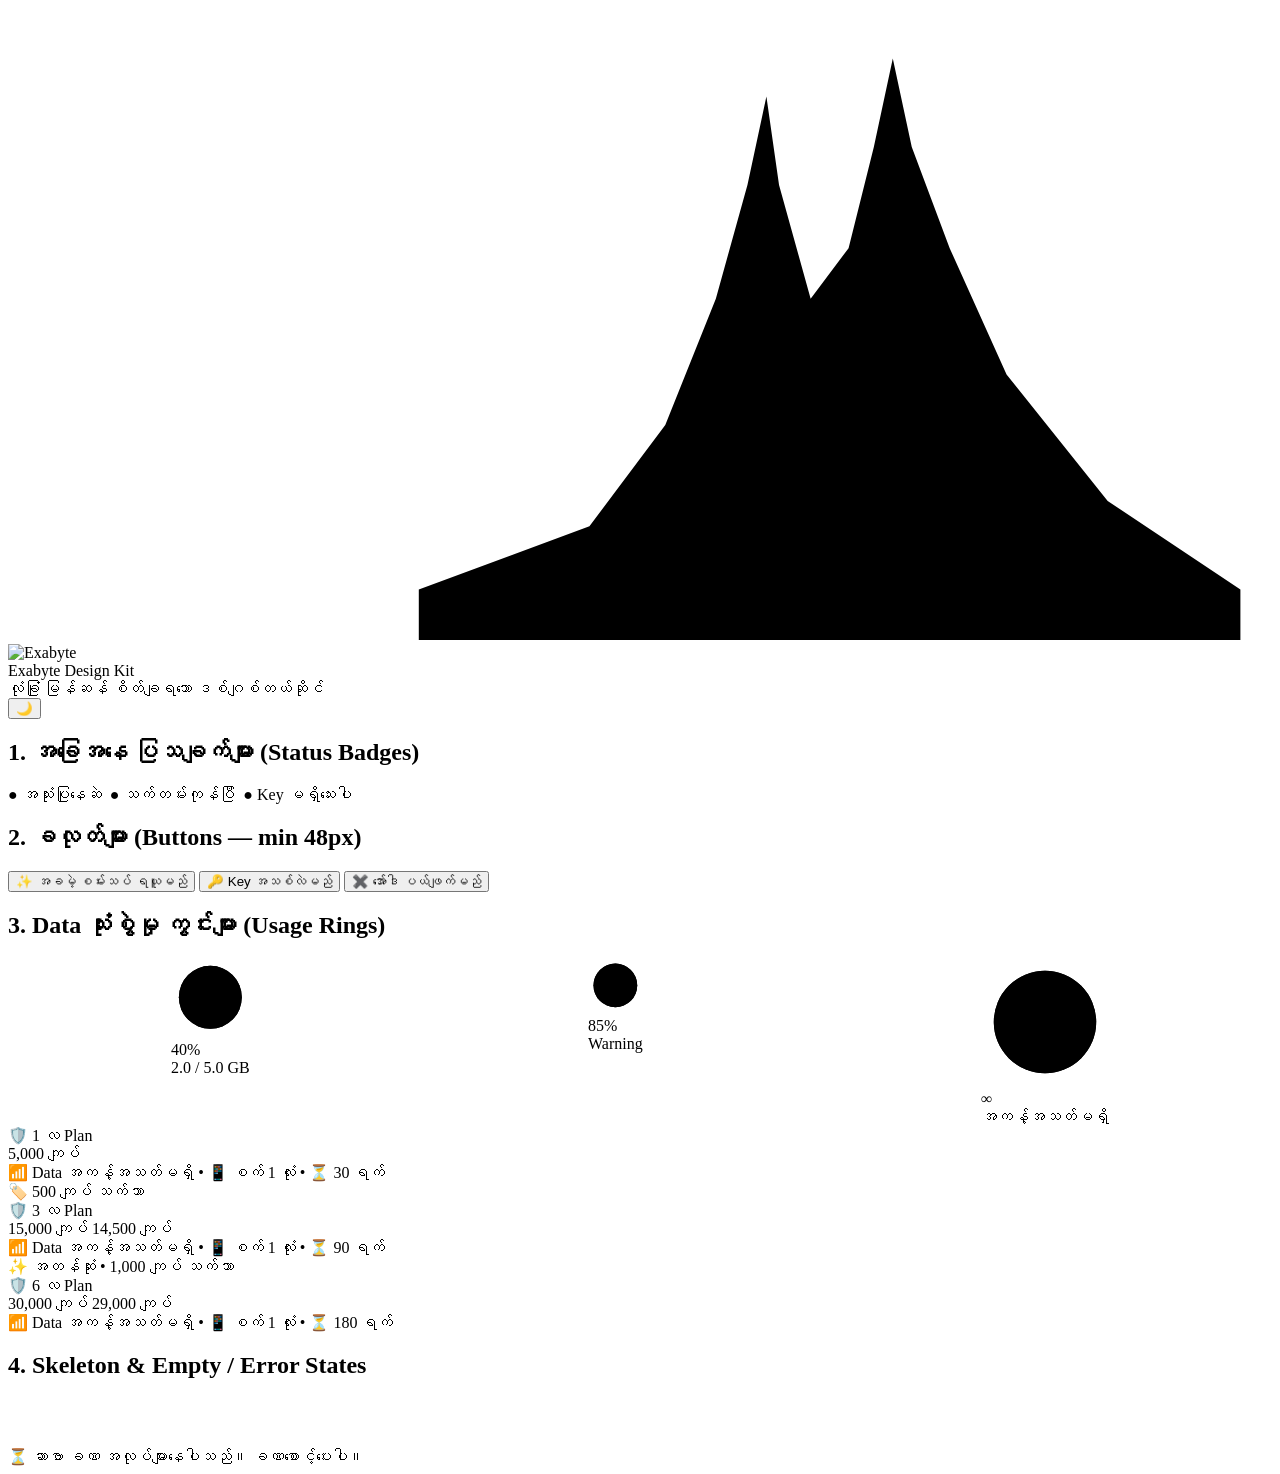
==== exabyte_bot/webapp/static/kit.html @ c338dae0 "Phase C: Pop-up Mini App, Myanmar Liquid UI, Web Admin Panel, Multi-Panel 3X-UI, and Instant Key on " ====
<!DOCTYPE html>
<html lang="my" data-theme="dark">
<head>
  <meta charset="UTF-8">
  <meta name="viewport" content="width=device-width, initial-scale=1.0">
  <title>Exabyte Design Kit (/dev/kit)</title>
  <link rel="icon" type="image/svg+xml" href="/static/brand/favicon.svg">
  <link rel="stylesheet" href="/static/css/theme.css">
</head>
<body>
  <main class="app-shell">
    <header class="hero-header">
      <svg class="hero-pagoda-bg" viewBox="0 0 200 100" aria-hidden="true">
        <path fill="currentColor" d="M140 8 L143 22 L149 38 L158 58 L174 78 L195 92 L195 100 L65 100 L65 92 L92 82 L104 66 L112 46 L117 28 L120 14 L122 28 L127 46 L133 38 L137 22 Z"/>
      </svg>
      <div class="hero-top">
        <div class="brand-lockup">
          <img src="/static/brand/logo.svg" alt="Exabyte" class="brand-logo">
          <div>
            <div class="brand-title">Exabyte Design Kit</div>
            <div class="brand-tagline">လုံခြုံ မြန်ဆန် စိတ်ချရသော ဒစ်ဂျစ်တယ်ဆိုင်</div>
          </div>
        </div>
        <button id="kit-theme" class="theme-btn" type="button">🌙</button>
      </div>
    </header>

    <!-- Status Badges -->
    <section class="card">
      <h2>1. အခြေအနေ ပြသချက်များ (Status Badges)</h2>
      <div style="display:flex;flex-wrap:wrap;gap:8px;">
        <span class="badge badge-active">● အသုံးပြုနေဆဲ</span>
        <span class="badge badge-expired">● သက်တမ်းကုန်ပြီ</span>
        <span class="badge badge-none">● Key မရှိသေးပါ</span>
      </div>
    </section>

    <!-- Buttons -->
    <section class="card">
      <h2>2. ခလုတ်များ (Buttons — min 48px)</h2>
      <div class="btn-row">
        <button class="btn btn-primary" type="button">✨ အခမဲ့ စမ်းသပ် ရယူမည်</button>
        <button class="btn btn-secondary" type="button">🔑 Key အသစ်လဲမည်</button>
        <button class="btn btn-danger" type="button">✖️ အော်ဒါ ပယ်ဖျက်မည်</button>
      </div>
    </section>

    <!-- Usage Rings -->
    <section class="card">
      <h2>3. Data သုံးစွဲမှု ကွင်းများ (Usage Rings)</h2>
      <div style="display:flex;justify-content:space-around;flex-wrap:wrap;gap:12px;">
        <div class="ring-center-label">
          <svg class="ring-svg" viewBox="0 0 120 120">
            <circle class="ring-track" cx="60" cy="60" r="48"></circle>
            <circle class="ring-progress" cx="60" cy="60" r="48" stroke-dasharray="301.6" stroke-dashoffset="180"></circle>
          </svg>
          <div class="ring-value">40%</div>
          <div class="ring-sub">2.0 / 5.0 GB</div>
        </div>
        <div class="ring-center-label">
          <svg class="ring-svg" viewBox="0 0 120 120">
            <circle class="ring-track" cx="60" cy="60" r="48"></circle>
            <circle class="ring-progress warn" cx="60" cy="60" r="48" stroke-dasharray="301.6" stroke-dashoffset="45"></circle>
          </svg>
          <div class="ring-value">85%</div>
          <div class="ring-sub">Warning</div>
        </div>
        <div class="ring-center-label">
          <svg class="ring-svg" viewBox="0 0 120 120">
            <circle class="ring-track" cx="60" cy="60" r="48"></circle>
            <circle class="ring-progress" cx="60" cy="60" r="48" stroke-dasharray="301.6" stroke-dashoffset="0"></circle>
          </svg>
          <div class="ring-value">∞</div>
          <div class="ring-sub">အကန့်အသတ်မရှိ</div>
        </div>
      </div>
    </section>

    <!-- Plan Cards -->
    <section>
      <div class="plan-card plan-1m">
        <div class="plan-head">
          <div class="plan-name">🛡️ 1 လ Plan</div>
          <div class="plan-price-wrap"><span class="plan-price">5,000 ကျပ်</span></div>
        </div>
        <div class="plan-features">📶 Data အကန့်အသတ်မရှိ • 📱 စက် 1 လုံး • ⏳ 30 ရက်</div>
      </div>

      <div class="plan-card plan-3m">
        <div class="plan-ribbon">🏷️ 500 ကျပ် သက်သာ</div>
        <div class="plan-head">
          <div class="plan-name">🛡️ 3 လ Plan</div>
          <div class="plan-price-wrap">
            <span class="plan-old-price">15,000 ကျပ်</span>
            <span class="plan-price">14,500 ကျပ်</span>
          </div>
        </div>
        <div class="plan-features">📶 Data အကန့်အသတ်မရှိ • 📱 စက် 1 လုံး • ⏳ 90 ရက်</div>
      </div>

      <div class="plan-card plan-6m">
        <div class="plan-ribbon">✨ အတန်ဆုံး • 1,000 ကျပ် သက်သာ</div>
        <div class="plan-head">
          <div class="plan-name">🛡️ 6 လ Plan</div>
          <div class="plan-price-wrap">
            <span class="plan-old-price">30,000 ကျပ်</span>
            <span class="plan-price">29,000 ကျပ်</span>
          </div>
        </div>
        <div class="plan-features">📶 Data အကန့်အသတ်မရှိ • 📱 စက် 1 လုံး • ⏳ 180 ရက်</div>
      </div>
    </section>

    <!-- Skeletons, Empty & Error States -->
    <section class="card">
      <h2>4. Skeleton & Empty / Error States</h2>
      <div class="skeleton" style="height:48px;"></div>
      <div class="mono-box">⏳ ဆာဗာ ခဏ အလုပ်များနေပါသည်။ ခဏစောင့်ပေးပါ။</div>
    </section>
  </main>

  <script>
    if (window.location.search.indexOf("theme=light") !== -1) {
      document.documentElement.setAttribute("data-theme", "light");
      document.getElementById("kit-theme").textContent = "☀️";
    }
    document.getElementById("kit-theme").addEventListener("click", function () {
      var root = document.documentElement;
      var next = root.getAttribute("data-theme") === "dark" ? "light" : "dark";
      root.setAttribute("data-theme", next);
      this.textContent = next === "light" ? "☀️" : "🌙";
    });
  </script>
</body>
</html>
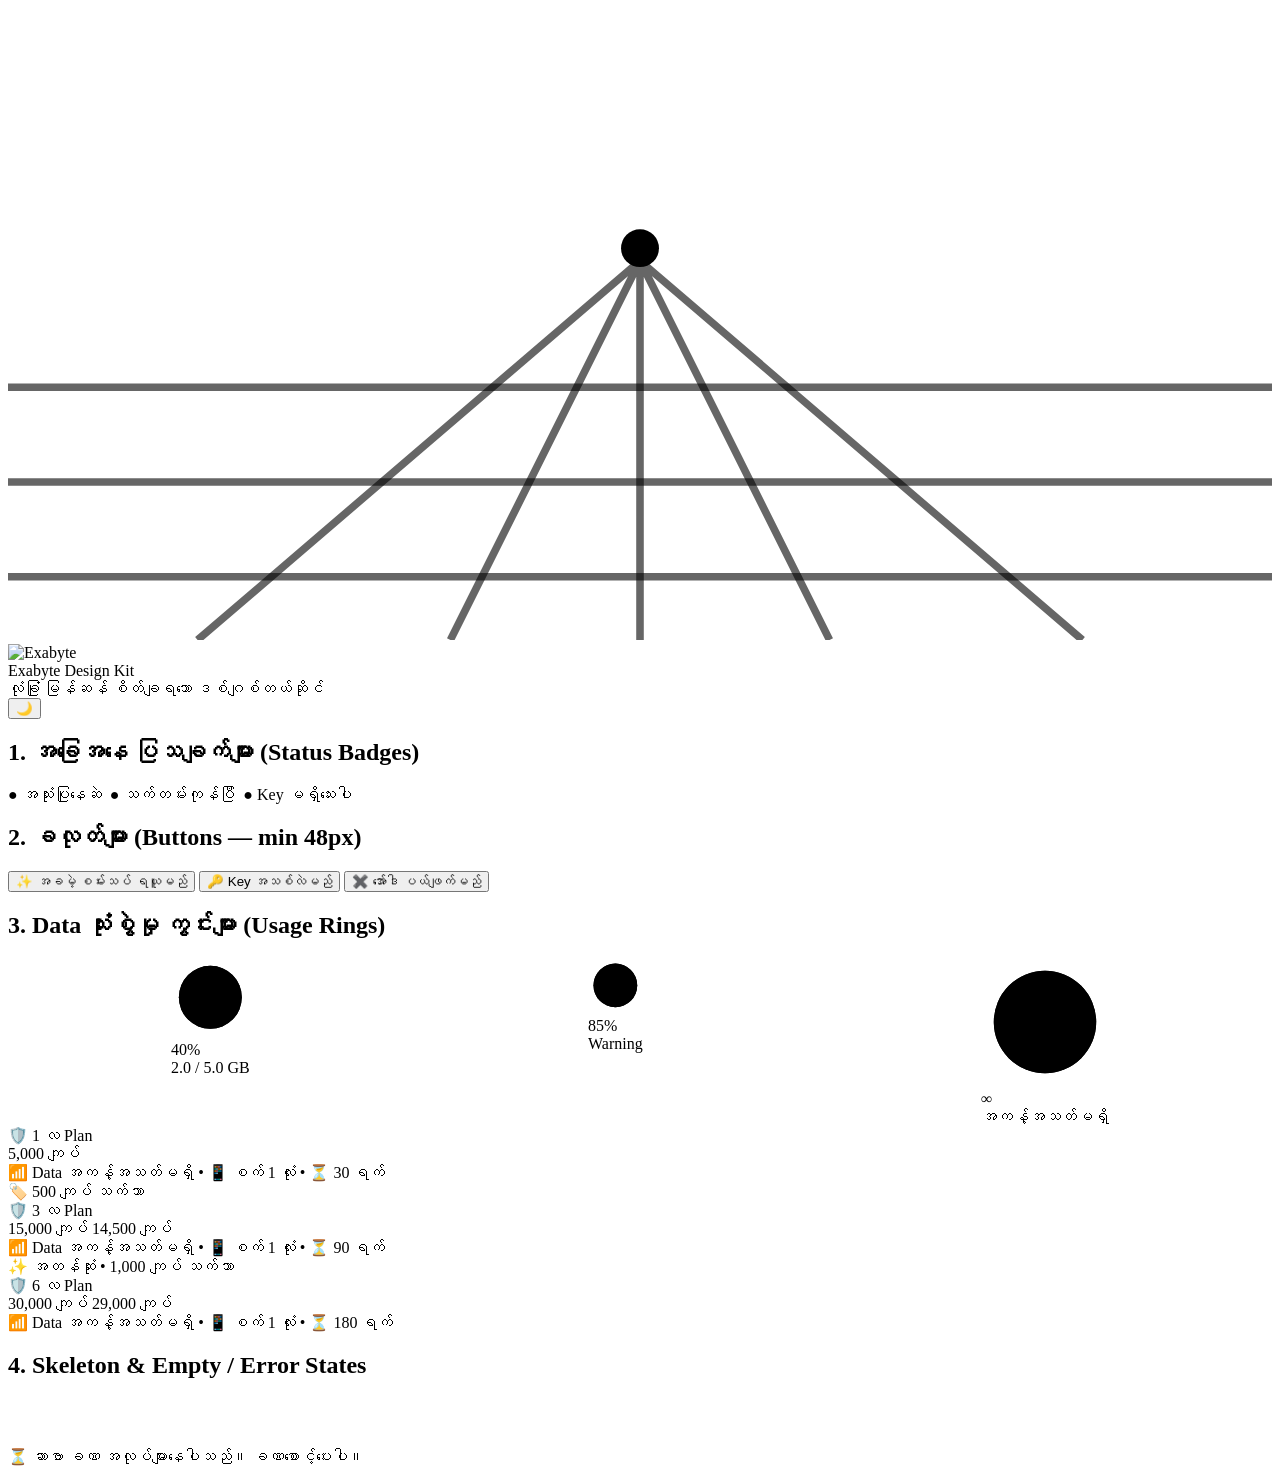
==== commit 070ea1e7: "Phase D: Cyber Blues theme transformation, Docker containerization, Caddy reverse proxy, CI workflow" ====
--- a/exabyte_bot/webapp/static/kit.html
+++ b/exabyte_bot/webapp/static/kit.html
@@ -11,7 +11,9 @@
   <main class="app-shell">
     <header class="hero-header">
       <svg class="hero-pagoda-bg" viewBox="0 0 200 100" aria-hidden="true">
-        <path fill="currentColor" d="M140 8 L143 22 L149 38 L158 58 L174 78 L195 92 L195 100 L65 100 L65 92 L92 82 L104 66 L112 46 L117 28 L120 14 L122 28 L127 46 L133 38 L137 22 Z"/>
+        <path fill="none" stroke="currentColor" stroke-width="1.2" opacity="0.6" d="M0 60 H200 M0 75 H200 M0 90 H200"/>
+        <path fill="none" stroke="currentColor" stroke-width="1.2" opacity="0.6" d="M100 40 L30 100 M100 40 L70 100 M100 40 L100 100 M100 40 L130 100 M100 40 L170 100"/>
+        <circle cx="100" cy="38" r="3" fill="currentColor"/>
       </svg>
       <div class="hero-top">
         <div class="brand-lockup">
